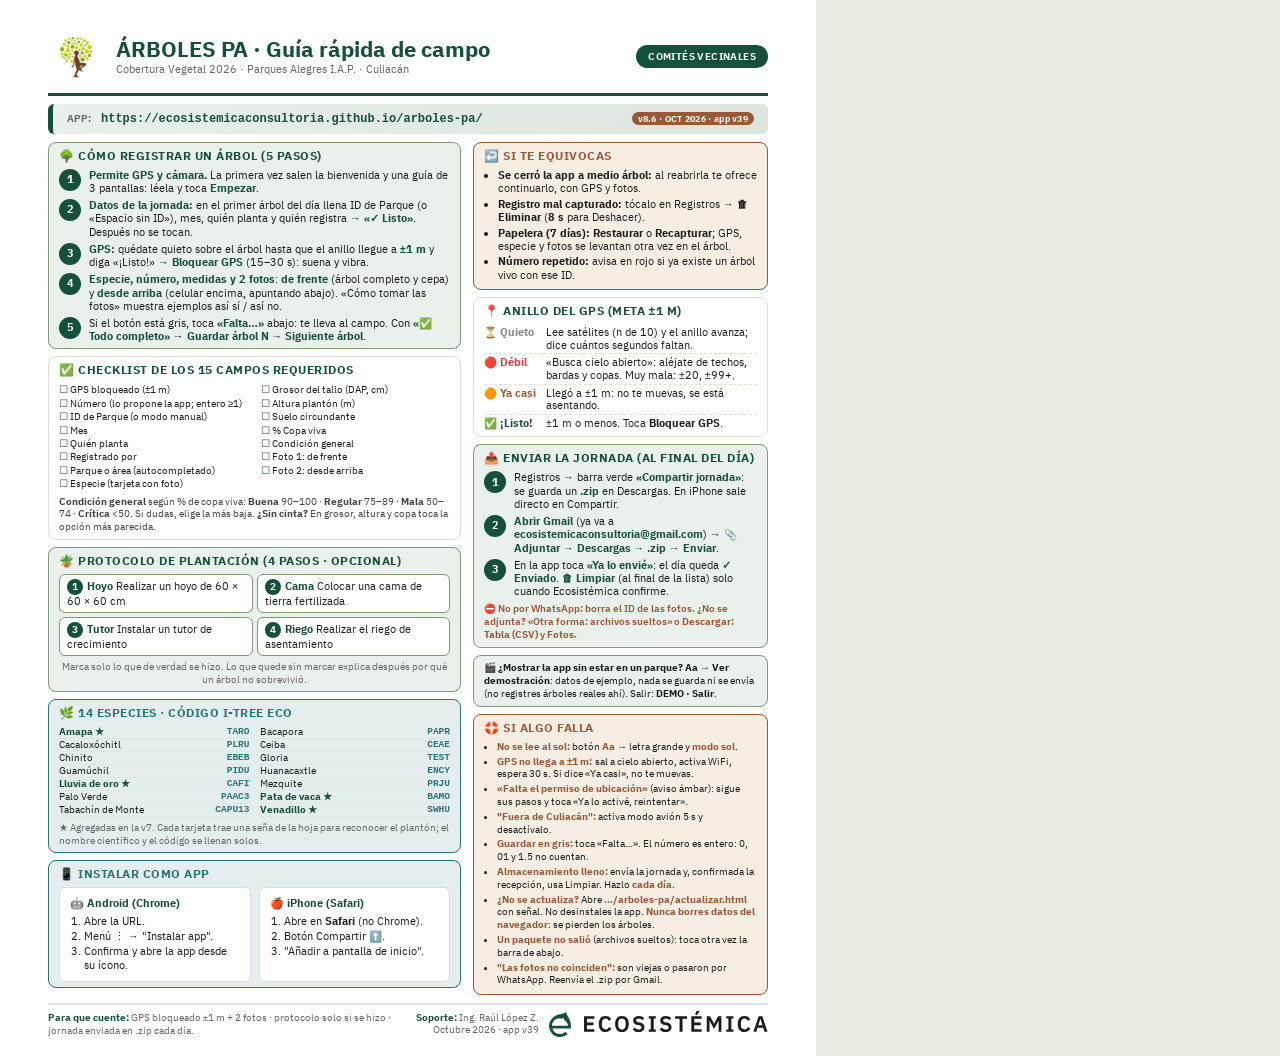
==== materiales/Guia_rapida_Arboles_PA.html @ 9d4a9f0e "Materiales de capacitación v8.8 Instructivo v8.8 (PDF), guía rápida de campo v8.6 y póster con códig" ====
<!DOCTYPE html>
<html lang="es">
<head>
<meta charset="UTF-8">
<title>Guía rápida — Árboles PA (v8.6)</title>
<style>
/* Tipografía de marca, incrustada para que imprima igual sin conexión */
@font-face{font-family:'IBM Plex Sans';font-style:normal;font-weight:400;font-display:swap;src:url([data-uri]) format('woff2')}
@font-face{font-family:'IBM Plex Sans';font-style:normal;font-weight:600;font-display:swap;src:url([data-uri]) format('woff2')}
@font-face{font-family:'IBM Plex Sans';font-style:normal;font-weight:700;font-display:swap;src:url([data-uri]) format('woff2')}

  @page { size: letter; margin: 0; }
  *,*::before,*::after { box-sizing: border-box; margin: 0; padding: 0; }
  body {
    font-family: 'IBM Plex Sans', -apple-system, 'Segoe UI', Arial, sans-serif;
    color: #191D1B;
    background: #EDEAE3;
    -webkit-print-color-adjust: exact;
    print-color-adjust: exact;
  }
  .page {
    width: 8.5in; height: 11in;
    padding: 0.3in 0.5in;
    background: #fff;
    page-break-after: auto;
    display: grid;
    grid-template-rows: auto auto 1fr auto;
    gap: 8px;
  }
  /* Header */
  .header {
    display: flex; align-items: center; gap: 12px;
    padding-bottom: 8px;
    border-bottom: 3px solid #14503A;
  }
  .header__logo { width: 56px; height: 56px; flex-shrink: 0; }
  .header__logo img { width: 100%; height: 100%; object-fit: contain; }
  .header__title { font-size: 22px; font-weight: 800; color: #14503A; line-height: 1; }
  .header__sub { font-size: 11px; color: #666; margin-top: 2px; }
  .header__chip {
    margin-left: auto;
    background: #14503A; color: #fff;
    padding: 5px 12px; border-radius: 999px;
    font-size: 10px; font-weight: 700; letter-spacing: 0.4px;
    text-transform: uppercase;
  }

  /* URL Banner */
  .url-banner {
    background: linear-gradient(135deg, #EAF0EC, #DCE5DD);
    border-left: 5px solid #14503A;
    padding: 8px 14px;
    border-radius: 6px;
    display: flex; align-items: center; gap: 10px;
  }
  .url-banner__label { font-size: 10px; color: #666; font-weight: 700; text-transform: uppercase; }
  .url-banner__url { font-family: ui-monospace, 'Courier New', monospace; font-size: 12px; color: #14503A; font-weight: 700; }

  /* Main grid */
  .grid {
    display: grid;
    grid-template-columns: 1.4fr 1fr;
    gap: 12px;
  }
  .col { display: flex; flex-direction: column; gap: 7px; }

  /* Box generic */
  .box {
    background: #fff;
    border: 1.5px solid #DFDCD4;
    border-radius: 8px;
    padding: 7px 10px;
  }
  .box--green { border-color: #7E9A76; background: #EAF0EC; }
  .box--blue  { border-color: #2A7377; background: #E4EEEE; }
  .box--orange{ border-color: #9A5836; background: #F6EEE3; }

  .box__title {
    font-size: 12px; font-weight: 800; color: #14503A;
    text-transform: uppercase; letter-spacing: 0.5px;
    margin-bottom: 6px; display: flex; align-items: center; gap: 6px;
  }
  .box--blue .box__title { color: #2A7377; }
  .box--orange .box__title { color: #9A5836; }

  /* Steps */
  .steps {
    display: flex; flex-direction: column; gap: 4px;
  }
  .step {
    display: grid;
    grid-template-columns: 22px 1fr;
    gap: 8px;
    font-size: 10.5px; line-height: 1.3;
  }
  .step__num {
    width: 22px; height: 22px;
    background: #14503A; color: #fff;
    border-radius: 50%;
    display: flex; align-items: center; justify-content: center;
    font-weight: 800; font-size: 11px;
    flex-shrink: 0;
  }
  .step__text strong { color: #14503A; }

  /* OS columns */
  .os-grid {
    display: grid;
    grid-template-columns: 1fr 1fr;
    gap: 8px;
  }
  .os-card {
    background: #fff;
    border: 1.5px solid #DFDCD4;
    border-radius: 6px;
    padding: 8px 10px;
  }
  .os-card__head {
    font-size: 11px; font-weight: 800; color: #14503A;
    margin-bottom: 4px;
    display: flex; align-items: center; gap: 4px;
  }
  .os-card ol { margin-left: 14px; font-size: 10.5px; line-height: 1.4; }

  /* Field checklist */
  .check-grid {
    display: grid;
    grid-template-columns: 1fr 1fr;
    gap: 0 12px;
    font-size: 10px;
    line-height: 1.34;
  }
  .check-grid div::before {
    content: "☐  ";
    color: #7E9A76;
    font-weight: 800;
  }

  /* GPS table */
  .gps-row {
    display: grid;
    grid-template-columns: 56px 1fr;
    gap: 6px;
    font-size: 10.5px;
    padding: 3px 0;
    border-bottom: 1px dashed #E3DFD6;
  }
  .gps-row:last-child { border: none; }
  .gps-row__sig { font-weight: 700; }
  .gps-row__sig.green  { color: #14503A; }
  .gps-row__sig.orange { color: #9A5836; }
  .gps-row__sig.gray   { color: #888; }

  /* Protocol */
  .proto {
    display: grid; grid-template-columns: 1fr 1fr; gap: 6px;
  }
  .proto-item {
    background: #fff;
    border: 1.5px solid #7E9A76;
    border-radius: 6px;
    padding: 6px 8px;
    font-size: 10.5px;
    text-align: center;
  }
  .proto-item strong { display: block; color: #14503A; font-size: 11px; margin-bottom: 2px; }

  /* Troubleshooting */
  .trouble li {
    font-size: 10px; line-height: 1.33;
    margin-left: 13px;
    margin-bottom: 2px;
  }
  .trouble li strong { color: #9A5836; }

  /* Footer */
  .footer {
    border-top: 2px solid #DCE5DD;
    padding-top: 6px;
    display: flex; justify-content: space-between; align-items: center;
    font-size: 9.5px; color: #666;
  }
  .footer strong { color: #14503A; }
  /* Marca de quien elabora: lockup corto, el que el manual indica para pie de página */
  .footer__marca { display: flex; align-items: center; gap: 10px; flex-shrink: 0; }
  .footer__marca img { height: 26px; width: auto; display: block; }
  .footer__firma { text-align: right; line-height: 1.3; white-space: nowrap; }
  .spp { display: grid; grid-template-columns: 1fr 1fr; gap: 0 10px; font-size: 9.5px; line-height: 1.32; }
  .spp div { display: flex; justify-content: space-between; gap: 6px; border-bottom: 1px dotted #DFDCD4; }
  .spp code { font-family: ui-monospace, 'Courier New', monospace; font-weight: 700; color: #2A7377; font-size: 9.5px; }
  .spp .new { color: #14503A; font-weight: 700; }
  .proto-item .n { display: inline-flex; width: 16px; height: 16px; border-radius: 50%; background: #14503A; color: #fff; font-size: 9.5px; font-weight: 800; align-items: center; justify-content: center; margin-right: 4px; }
  .tips li { font-size: 10.5px; line-height: 1.4; margin-left: 14px; margin-bottom: 3px; }
  .check-grid { grid-template-rows: repeat(8, auto); grid-auto-flow: column; }
  .badge-new { background: #9A5836; color: #fff; font-size: 8.5px; font-weight: 800; padding: 1px 6px; border-radius: 999px; letter-spacing: .3px; }
  @media print { body { background: #fff; } }

/* Ajuste fino de composición: IBM Plex Sans es algo más ancha que la pila anterior,
   así que se recupera el alto con interlineado y relleno, sin tocar el contenido. */
.box{padding-top:7px;padding-bottom:7px}
.step{line-height:1.26}
ul.lista li,.tips li,.trouble li{line-height:1.28;margin-bottom:2px}
table.hojas td{padding-top:2px;padding-bottom:2px;line-height:1.26}
.spp div{line-height:1.26}
.gps-row{line-height:1.2}
.gps-row{padding-top:2px!important;padding-bottom:2px!important}
.col{gap:5px}
.box{padding-top:5px;padding-bottom:5px}
.col{gap:7px}
.proto-item{line-height:1.26;padding:4px 7px;text-align:left}
.proto-item strong{display:inline;margin-right:3px}
.proto{gap:4px}
</style>
</head>
<body>
<div class="page">

  <!-- HEADER -->
  <div class="header">
    <div class="header__logo"><img src="[data-uri]" alt="Logo PA"></div>
    <div>
      <div class="header__title">ÁRBOLES PA · Guía rápida de campo</div>
      <div class="header__sub">Cobertura Vegetal 2026 · Parques Alegres I.A.P. · Culiacán</div>
    </div>
    <span class="header__chip">Comités vecinales</span>
  </div>

  <!-- URL -->
  <div class="url-banner">
    <span class="url-banner__label">App:</span>
    <span class="url-banner__url">https://ecosistemicaconsultoria.github.io/arboles-pa/</span>
    <span class="badge-new" style="margin-left:auto">v8.6 · OCT 2026 · app v39</span>
  </div>

  <!-- MAIN GRID -->
  <div class="grid">

    <!-- LEFT COLUMN -->
    <div class="col">

      <!-- Steps -->
      <div class="box box--green">
        <div class="box__title">🌳 Cómo registrar un árbol (5 pasos)</div>
        <div class="steps">
          <div class="step"><span class="step__num">1</span><div class="step__text"><strong>Permite GPS y cámara.</strong> La primera vez salen la bienvenida y una guía de 3 pantallas: léela y toca <strong>Empezar</strong>.</div></div>
          <div class="step"><span class="step__num">2</span><div class="step__text"><strong>Datos de la jornada:</strong> en el primer árbol del día llena ID de Parque (o «Espacio sin ID»), mes, quién planta y quién registra → <strong>«✓ Listo»</strong>. Después no se tocan.</div></div>
          <div class="step"><span class="step__num">3</span><div class="step__text"><strong>GPS:</strong> quédate quieto sobre el árbol hasta que el anillo llegue a <strong>±1 m</strong> y diga «¡Listo!» → <strong>Bloquear GPS</strong> (15–30 s): suena y vibra.</div></div>
          <div class="step"><span class="step__num">4</span><div class="step__text"><strong>Especie, número, medidas y 2 fotos</strong>: <strong>de frente</strong> (árbol completo y cepa) y <strong>desde arriba</strong> (celular encima, apuntando abajo). «Cómo tomar las fotos» muestra ejemplos así sí / así no.</div></div>
          <div class="step"><span class="step__num">5</span><div class="step__text">Si el botón está gris, toca <strong>«Falta…»</strong> abajo: te lleva al campo. Con <strong>«✅ Todo completo»</strong> → <strong>Guardar árbol N</strong> → <strong>Siguiente árbol</strong>.</div></div>
        </div>
      </div>

      <!-- 17 fields checklist -->
      <div class="box">
        <div class="box__title">✅ Checklist de los 15 campos requeridos</div>
        <div class="check-grid">
          <div>GPS bloqueado (±1 m)</div>
          <div>Número (lo propone la app; entero ≥1)</div>
          <div>ID de Parque (o modo manual)</div>
          <div>Mes</div>
          <div>Quién planta</div>
          <div>Registrado por</div>
          <div>Parque o área (autocompletado)</div>
          <div>Especie (tarjeta con foto)</div>
          <div>Grosor del tallo (DAP, cm)</div>
          <div>Altura plantón (m)</div>
          <div>Suelo circundante</div>
          <div>% Copa viva</div>
          <div>Condición general</div>
          <div>Foto 1: de frente</div>
          <div>Foto 2: desde arriba</div>
        </div>
        <div style="font-size:9.5px;color:#444;margin-top:5px;line-height:1.35"><strong>Condición general</strong> según % de copa viva: <strong>Buena</strong> 90–100 · <strong>Regular</strong> 75–89 · <strong>Mala</strong> 50–74 · <strong>Crítica</strong> &lt;50. Si dudas, elige la más baja. <strong>¿Sin cinta?</strong> En grosor, altura y copa toca la opción más parecida.</div>
      </div>

      <!-- Protocol -->
      <div class="box box--green">
        <div class="box__title">🪴 Protocolo de plantación (4 pasos · opcional)</div>
        <div class="proto">
          <div class="proto-item"><strong><span class="n">1</span>Hoyo</strong>Realizar un hoyo de 60 × 60 × 60 cm</div>
          <div class="proto-item"><strong><span class="n">2</span>Cama</strong>Colocar una cama de tierra fertilizada</div>
          <div class="proto-item"><strong><span class="n">3</span>Tutor</strong>Instalar un tutor de crecimiento</div>
          <div class="proto-item"><strong><span class="n">4</span>Riego</strong>Realizar el riego de asentamiento</div>
        </div>
        <div style="font-size:9.5px;color:#666;margin-top:4px;text-align:center">Marca solo lo que de verdad se hizo. Lo que quede sin marcar explica después por qué un árbol no sobrevivió.</div>
      </div>

      <!-- Species -->
      <div class="box box--blue">
        <div class="box__title">🌿 14 especies · código i-Tree Eco</div>
        <div class="spp">
          <div><span class="new">Amapa ★</span><code>TARO</code></div>
          <div><span>Bacapora</span><code>PAPR</code></div>
          <div><span>Cacaloxóchitl</span><code>PLRU</code></div>
          <div><span>Ceiba</span><code>CEAE</code></div>
          <div><span>Chinito</span><code>EBEB</code></div>
          <div><span>Gloria</span><code>TEST</code></div>
          <div><span>Guamúchil</span><code>PIDU</code></div>
          <div><span>Huanacaxtle</span><code>ENCY</code></div>
          <div><span class="new">Lluvia de oro ★</span><code>CAFI</code></div>
          <div><span>Mezquite</span><code>PRJU</code></div>
          <div><span>Palo Verde</span><code>PAAC3</code></div>
          <div><span class="new">Pata de vaca ★</span><code>BAMO</code></div>
          <div><span>Tabachín de Monte</span><code>CAPU13</code></div>
          <div><span class="new">Venadillo ★</span><code>SWHU</code></div>
        </div>
        <div style="font-size:9.5px;color:#666;margin-top:4px">★ Agregadas en la v7. Cada tarjeta trae una seña de la hoja para reconocer el plantón; el nombre científico y el código se llenan solos.</div>
      </div>

      <!-- Install per OS -->
      <div class="box box--blue">
        <div class="box__title">📱 Instalar como app</div>
        <div class="os-grid">
          <div class="os-card">
            <div class="os-card__head">🤖 Android (Chrome)</div>
            <ol>
              <li>Abre la URL.</li>
              <li>Menú ⋮ → "Instalar app".</li>
              <li>Confirma y abre la app desde su ícono.</li>
            </ol>
          </div>
          <div class="os-card">
            <div class="os-card__head">🍎 iPhone (Safari)</div>
            <ol>
              <li>Abre en <strong>Safari</strong> (no Chrome).</li>
              <li>Botón Compartir ⬆️.</li>
              <li>"Añadir a pantalla de inicio".</li>
            </ol>
          </div>
        </div>
      </div>

    </div>

    <!-- RIGHT COLUMN -->
    <div class="col">

      <!-- Recuperación de errores -->
      <div class="box box--orange">
        <div class="box__title">↩️ Si te equivocas</div>
        <ul class="tips">
          <li><strong>Se cerró la app a medio árbol:</strong> al reabrirla te ofrece continuarlo, con GPS y fotos.</li>
          <li><strong>Registro mal capturado:</strong> tócalo en Registros → <strong>🗑 Eliminar</strong> (<strong>8 s</strong> para Deshacer).</li>
          <li><strong>Papelera (7 días):</strong> <strong>Restaurar</strong> o <strong>Recapturar</strong>; GPS, especie y fotos se levantan otra vez en el árbol.</li>
          <li><strong>Número repetido:</strong> avisa en rojo si ya existe un árbol vivo con ese ID.</li>
                  </ul>
      </div>

      <!-- GPS states -->
      <div class="box">
        <div class="box__title">📍 Anillo del GPS (meta ±1 m)</div>
        <div class="gps-row">
          <div class="gps-row__sig gray">⏳ Quieto</div>
          <div>Lee satélites (n de 10) y el anillo avanza; dice cuántos segundos faltan.</div>
        </div>
        <div class="gps-row">
          <div class="gps-row__sig orange" style="color:#E53935">🔴 Débil</div>
          <div>«Busca cielo abierto»: aléjate de techos, bardas y copas. Muy mala: ±20, ±99+.</div>
        </div>
        <div class="gps-row">
          <div class="gps-row__sig orange">🟠 Ya casi</div>
          <div>Llegó a ±1 m: no te muevas, se está asentando.</div>
        </div>
        <div class="gps-row">
          <div class="gps-row__sig green">✅ ¡Listo!</div>
          <div>±1 m o menos. Toca <strong>Bloquear GPS</strong>.</div>
        </div>
      </div>

      <!-- Final del día -->
      <div class="box box--green">
        <div class="box__title">📤 Enviar la jornada (al final del día)</div>
        <div class="steps">
          <div class="step"><span class="step__num">1</span><div class="step__text">Registros → barra verde <strong>«Compartir jornada»</strong>: se guarda un <strong>.zip</strong> en Descargas. En iPhone sale directo en Compartir.</div></div>
          <div class="step"><span class="step__num">2</span><div class="step__text"><strong>Abrir Gmail</strong> (ya va a <strong>ecosistemicaconsultoria@gmail.com</strong>) → <strong>📎 Adjuntar → Descargas → .zip → Enviar</strong>.</div></div>
          <div class="step"><span class="step__num">3</span><div class="step__text">En la app toca <strong>«Ya lo envié»</strong>: el día queda <strong>✓ Enviado</strong>. <strong>🗑 Limpiar</strong> (al final de la lista) solo cuando Ecosistémica confirme.</div></div>
        </div>
        <div style="font-size:9.5px;color:#9A5836;margin-top:5px;font-weight:600;line-height:1.35">⛔ No por WhatsApp: borra el ID de las fotos. ¿No se adjunta? «Otra forma: archivos sueltos» o <strong>Descargar: Tabla (CSV)</strong> y <strong>Fotos</strong>.</div>
      </div>

      <!-- Demostración -->
      <div class="box box--green" style="font-size:10px;line-height:1.33">🎬 <strong>¿Mostrar la app sin estar en un parque?</strong> <strong>Aa → Ver demostración</strong>: datos de ejemplo, nada se guarda ni se envía (no registres árboles reales ahí). Salir: <strong>DEMO · Salir</strong>.</div>

      <!-- Troubleshooting -->
      <div class="box box--orange">
        <div class="box__title">🛟 Si algo falla</div>
        <ul class="trouble">
          <li><strong>No se lee al sol:</strong> botón <strong>Aa</strong> → letra grande y <strong>modo sol</strong>.</li>
          <li><strong>GPS no llega a ±1 m:</strong> sal a cielo abierto, activa WiFi, espera 30 s. Si dice «Ya casi», no te muevas.</li>
          <li><strong>«Falta el permiso de ubicación»</strong> (aviso ámbar): sigue sus pasos y toca «Ya lo activé, reintentar».</li>
          <li><strong>"Fuera de Culiacán":</strong> activa modo avión 5 s y desactívalo.</li>
          <li><strong>Guardar en gris:</strong> toca «Falta…». El número es entero: 0, 01 y 1.5 no cuentan.</li>
          <li><strong>Almacenamiento lleno:</strong> envía la jornada y, confirmada la recepción, usa Limpiar. Hazlo <strong>cada día</strong>.</li>
          <li><strong>¿No se actualiza?</strong> Abre <strong>…/arboles-pa/actualizar.html</strong> con señal. No desinstales la app. <strong>Nunca borres datos del navegador</strong>: se pierden los árboles.</li>
          <li><strong>Un paquete no salió</strong> (archivos sueltos): toca otra vez la barra de abajo.</li>
          <li><strong>"Las fotos no coinciden":</strong> son viejas o pasaron por WhatsApp. Reenvía el .zip por Gmail.</li>
        </ul>
      </div>

    </div>
  </div>

  <!-- FOOTER -->
  <div class="footer">
    <div><strong>Para que cuente:</strong> GPS bloqueado ±1 m + 2 fotos · protocolo solo si se hizo · jornada enviada en .zip cada día.</div>
    <div class="footer__marca">
      <div class="footer__firma"><strong>Soporte:</strong> Ing. Raúl López Z.<br>Octubre 2026 · app v39</div>
      <img src="[data-uri]" alt="Ecosistémica">
    </div>
  </div>

</div>
</body>
</html>
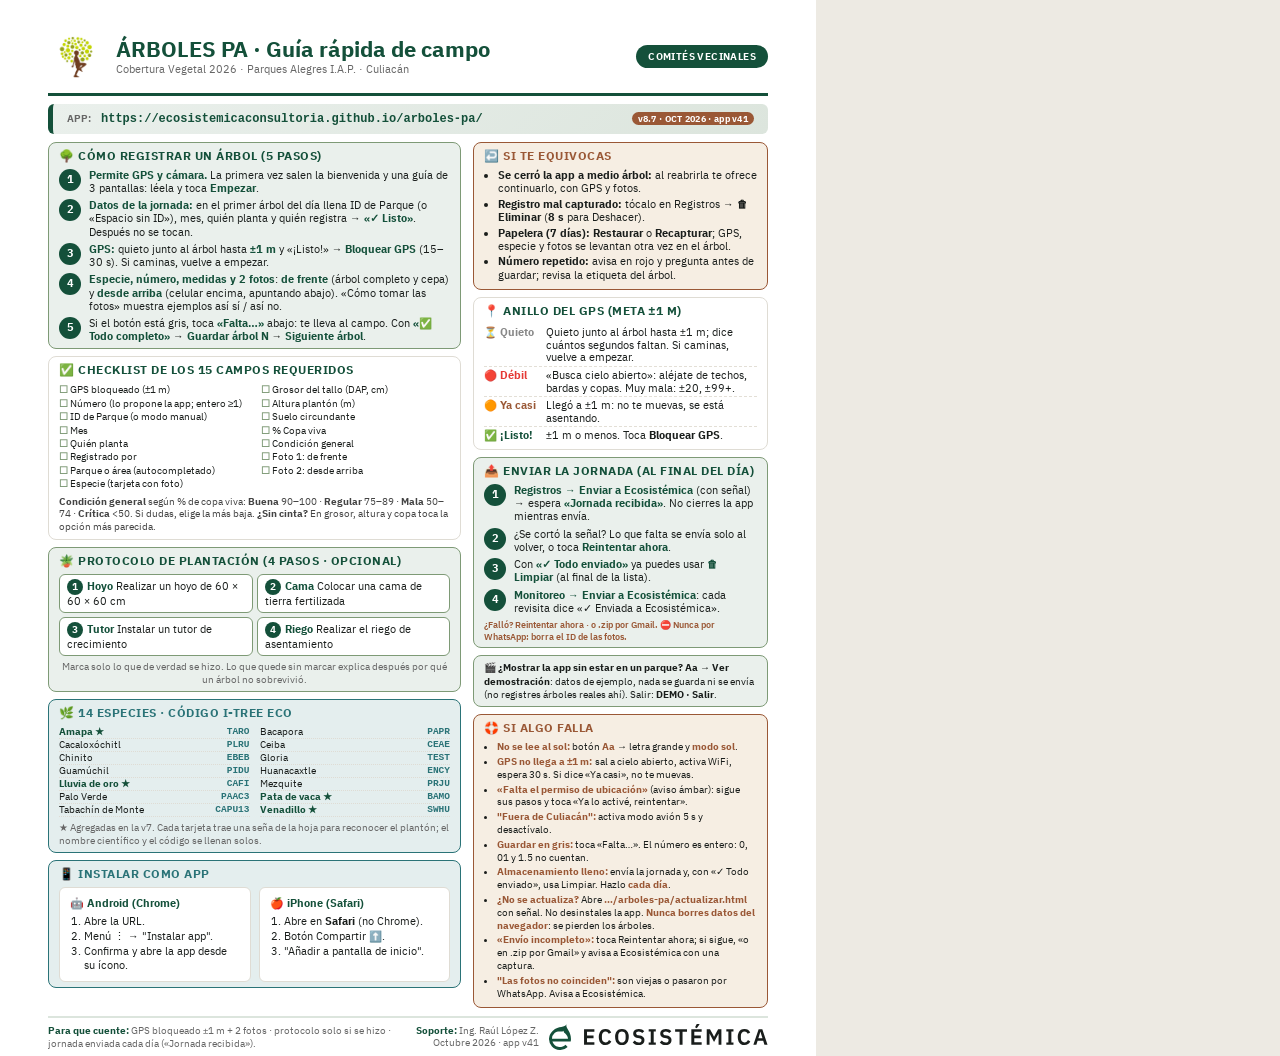
==== commit 6cdf644f: "Materiales de capacitación v8.9 · envío directo (app v41) Instructivo v8.9 y guía rápida v8.7: «Envi" ====
--- a/materiales/Guia_rapida_Arboles_PA.html
+++ b/materiales/Guia_rapida_Arboles_PA.html
@@ -2,7 +2,7 @@
 <html lang="es">
 <head>
 <meta charset="UTF-8">
-<title>Guía rápida — Árboles PA (v8.6)</title>
+<title>Guía rápida — Árboles PA (v8.7)</title>
 <style>
 /* Tipografía de marca, incrustada para que imprima igual sin conexión */
 @font-face{font-family:'IBM Plex Sans';font-style:normal;font-weight:400;font-display:swap;src:url([data-uri]) format('woff2')}
@@ -229,7 +229,7 @@
   <div class="url-banner">
     <span class="url-banner__label">App:</span>
     <span class="url-banner__url">https://ecosistemicaconsultoria.github.io/arboles-pa/</span>
-    <span class="badge-new" style="margin-left:auto">v8.6 · OCT 2026 · app v39</span>
+    <span class="badge-new" style="margin-left:auto">v8.7 · OCT 2026 · app v41</span>
   </div>
 
   <!-- MAIN GRID -->
@@ -244,7 +244,7 @@
         <div class="steps">
           <div class="step"><span class="step__num">1</span><div class="step__text"><strong>Permite GPS y cámara.</strong> La primera vez salen la bienvenida y una guía de 3 pantallas: léela y toca <strong>Empezar</strong>.</div></div>
           <div class="step"><span class="step__num">2</span><div class="step__text"><strong>Datos de la jornada:</strong> en el primer árbol del día llena ID de Parque (o «Espacio sin ID»), mes, quién planta y quién registra → <strong>«✓ Listo»</strong>. Después no se tocan.</div></div>
-          <div class="step"><span class="step__num">3</span><div class="step__text"><strong>GPS:</strong> quédate quieto sobre el árbol hasta que el anillo llegue a <strong>±1 m</strong> y diga «¡Listo!» → <strong>Bloquear GPS</strong> (15–30 s): suena y vibra.</div></div>
+          <div class="step"><span class="step__num">3</span><div class="step__text"><strong>GPS:</strong> quieto junto al árbol hasta <strong>±1 m</strong> y «¡Listo!» → <strong>Bloquear GPS</strong> (15–30 s). Si caminas, vuelve a empezar.</div></div>
           <div class="step"><span class="step__num">4</span><div class="step__text"><strong>Especie, número, medidas y 2 fotos</strong>: <strong>de frente</strong> (árbol completo y cepa) y <strong>desde arriba</strong> (celular encima, apuntando abajo). «Cómo tomar las fotos» muestra ejemplos así sí / así no.</div></div>
           <div class="step"><span class="step__num">5</span><div class="step__text">Si el botón está gris, toca <strong>«Falta…»</strong> abajo: te lleva al campo. Con <strong>«✅ Todo completo»</strong> → <strong>Guardar árbol N</strong> → <strong>Siguiente árbol</strong>.</div></div>
         </div>
@@ -342,7 +342,7 @@
           <li><strong>Se cerró la app a medio árbol:</strong> al reabrirla te ofrece continuarlo, con GPS y fotos.</li>
           <li><strong>Registro mal capturado:</strong> tócalo en Registros → <strong>🗑 Eliminar</strong> (<strong>8 s</strong> para Deshacer).</li>
           <li><strong>Papelera (7 días):</strong> <strong>Restaurar</strong> o <strong>Recapturar</strong>; GPS, especie y fotos se levantan otra vez en el árbol.</li>
-          <li><strong>Número repetido:</strong> avisa en rojo si ya existe un árbol vivo con ese ID.</li>
+          <li><strong>Número repetido:</strong> avisa en rojo y pregunta antes de guardar; revisa la etiqueta del árbol.</li>
                   </ul>
       </div>
 
@@ -351,7 +351,7 @@
         <div class="box__title">📍 Anillo del GPS (meta ±1 m)</div>
         <div class="gps-row">
           <div class="gps-row__sig gray">⏳ Quieto</div>
-          <div>Lee satélites (n de 10) y el anillo avanza; dice cuántos segundos faltan.</div>
+          <div>Quieto junto al árbol hasta ±1 m; dice cuántos segundos faltan. Si caminas, vuelve a empezar.</div>
         </div>
         <div class="gps-row">
           <div class="gps-row__sig orange" style="color:#E53935">🔴 Débil</div>
@@ -371,11 +371,12 @@
       <div class="box box--green">
         <div class="box__title">📤 Enviar la jornada (al final del día)</div>
         <div class="steps">
-          <div class="step"><span class="step__num">1</span><div class="step__text">Registros → barra verde <strong>«Compartir jornada»</strong>: se guarda un <strong>.zip</strong> en Descargas. En iPhone sale directo en Compartir.</div></div>
-          <div class="step"><span class="step__num">2</span><div class="step__text"><strong>Abrir Gmail</strong> (ya va a <strong>ecosistemicaconsultoria@gmail.com</strong>) → <strong>📎 Adjuntar → Descargas → .zip → Enviar</strong>.</div></div>
-          <div class="step"><span class="step__num">3</span><div class="step__text">En la app toca <strong>«Ya lo envié»</strong>: el día queda <strong>✓ Enviado</strong>. <strong>🗑 Limpiar</strong> (al final de la lista) solo cuando Ecosistémica confirme.</div></div>
-        </div>
-        <div style="font-size:9.5px;color:#9A5836;margin-top:5px;font-weight:600;line-height:1.35">⛔ No por WhatsApp: borra el ID de las fotos. ¿No se adjunta? «Otra forma: archivos sueltos» o <strong>Descargar: Tabla (CSV)</strong> y <strong>Fotos</strong>.</div>
+          <div class="step"><span class="step__num">1</span><div class="step__text"><strong>Registros → Enviar a Ecosistémica</strong> (con señal) → espera <strong>«Jornada recibida»</strong>. No cierres la app mientras envía.</div></div>
+          <div class="step"><span class="step__num">2</span><div class="step__text">¿Se cortó la señal? Lo que falta se envía solo al volver, o toca <strong>Reintentar ahora</strong>.</div></div>
+          <div class="step"><span class="step__num">3</span><div class="step__text">Con <strong>«✓ Todo enviado»</strong> ya puedes usar <strong>🗑 Limpiar</strong> (al final de la lista).</div></div>
+          <div class="step"><span class="step__num">4</span><div class="step__text"><strong>Monitoreo → Enviar a Ecosistémica</strong>: cada revisita dice «✓ Enviada a Ecosistémica».</div></div>
+        </div>
+        <div style="font-size:9px;color:#9A5836;margin-top:4px;font-weight:600;line-height:1.3">¿Falló? Reintentar ahora · o .zip por Gmail. ⛔ Nunca por WhatsApp: borra el ID de las fotos.</div>
       </div>
 
       <!-- Demostración -->
@@ -390,10 +391,10 @@
           <li><strong>«Falta el permiso de ubicación»</strong> (aviso ámbar): sigue sus pasos y toca «Ya lo activé, reintentar».</li>
           <li><strong>"Fuera de Culiacán":</strong> activa modo avión 5 s y desactívalo.</li>
           <li><strong>Guardar en gris:</strong> toca «Falta…». El número es entero: 0, 01 y 1.5 no cuentan.</li>
-          <li><strong>Almacenamiento lleno:</strong> envía la jornada y, confirmada la recepción, usa Limpiar. Hazlo <strong>cada día</strong>.</li>
+          <li><strong>Almacenamiento lleno:</strong> envía la jornada y, con «✓ Todo enviado», usa Limpiar. Hazlo <strong>cada día</strong>.</li>
           <li><strong>¿No se actualiza?</strong> Abre <strong>…/arboles-pa/actualizar.html</strong> con señal. No desinstales la app. <strong>Nunca borres datos del navegador</strong>: se pierden los árboles.</li>
-          <li><strong>Un paquete no salió</strong> (archivos sueltos): toca otra vez la barra de abajo.</li>
-          <li><strong>"Las fotos no coinciden":</strong> son viejas o pasaron por WhatsApp. Reenvía el .zip por Gmail.</li>
+          <li><strong>«Envío incompleto»:</strong> toca Reintentar ahora; si sigue, «o en .zip por Gmail» y avisa a Ecosistémica con una captura.</li>
+          <li><strong>"Las fotos no coinciden":</strong> son viejas o pasaron por WhatsApp. Avisa a Ecosistémica.</li>
         </ul>
       </div>
 
@@ -402,9 +403,9 @@
 
   <!-- FOOTER -->
   <div class="footer">
-    <div><strong>Para que cuente:</strong> GPS bloqueado ±1 m + 2 fotos · protocolo solo si se hizo · jornada enviada en .zip cada día.</div>
+    <div><strong>Para que cuente:</strong> GPS bloqueado ±1 m + 2 fotos · protocolo solo si se hizo · jornada enviada cada día («Jornada recibida»).</div>
     <div class="footer__marca">
-      <div class="footer__firma"><strong>Soporte:</strong> Ing. Raúl López Z.<br>Octubre 2026 · app v39</div>
+      <div class="footer__firma"><strong>Soporte:</strong> Ing. Raúl López Z.<br>Octubre 2026 · app v41</div>
       <img src="[data-uri]" alt="Ecosistémica">
     </div>
   </div>
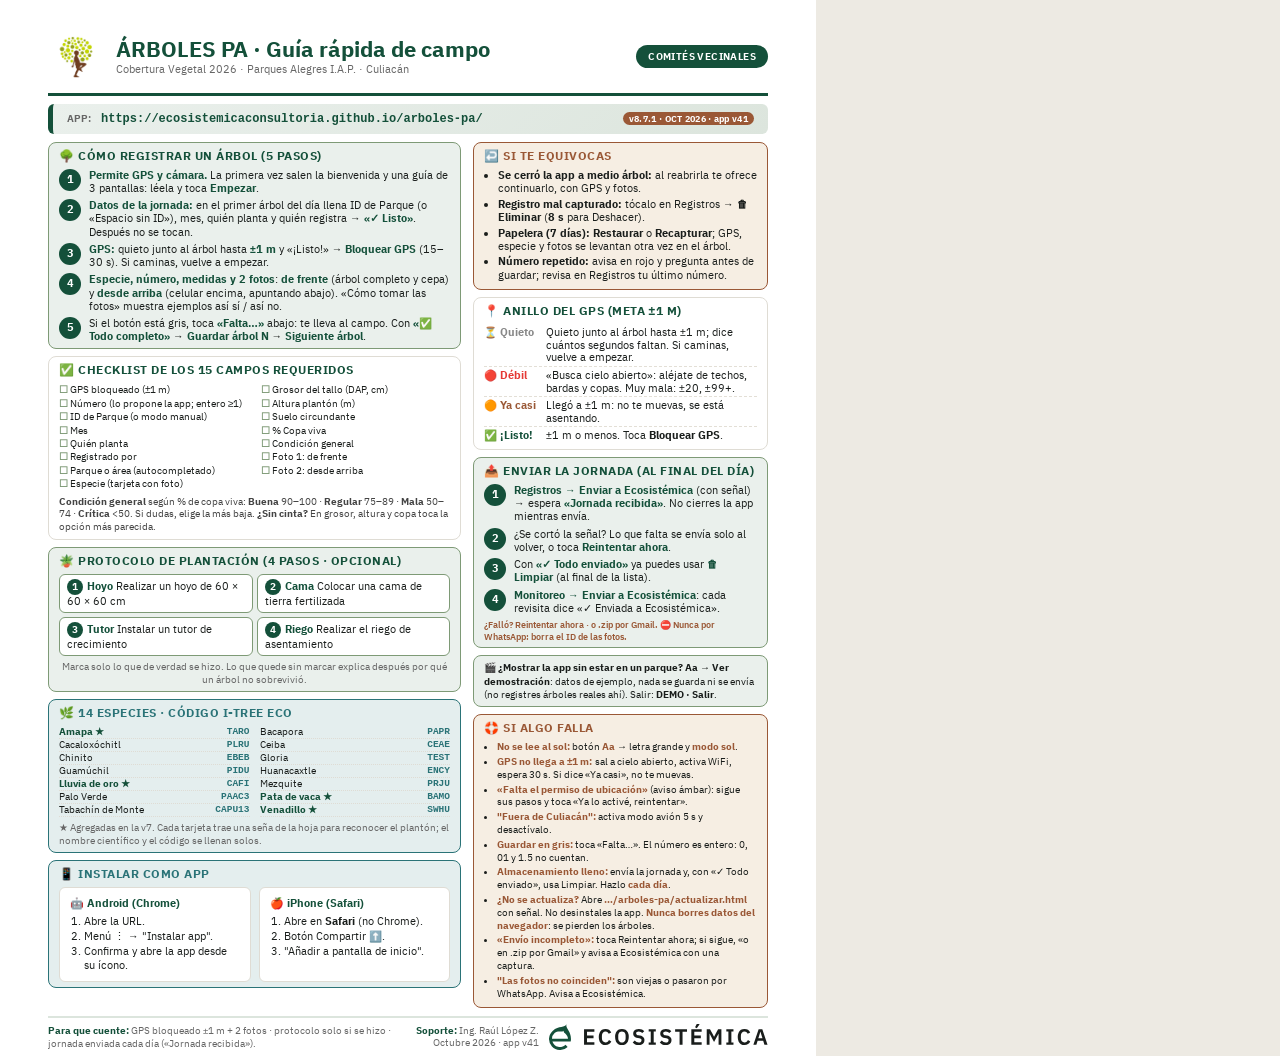
==== commit 13dc722c: "Materiales v8.9.1 · Número de árbol en Registros" ====
--- a/materiales/Guia_rapida_Arboles_PA.html
+++ b/materiales/Guia_rapida_Arboles_PA.html
@@ -2,7 +2,7 @@
 <html lang="es">
 <head>
 <meta charset="UTF-8">
-<title>Guía rápida — Árboles PA (v8.7)</title>
+<title>Guía rápida — Árboles PA (v8.7.1)</title>
 <style>
 /* Tipografía de marca, incrustada para que imprima igual sin conexión */
 @font-face{font-family:'IBM Plex Sans';font-style:normal;font-weight:400;font-display:swap;src:url([data-uri]) format('woff2')}
@@ -229,7 +229,7 @@
   <div class="url-banner">
     <span class="url-banner__label">App:</span>
     <span class="url-banner__url">https://ecosistemicaconsultoria.github.io/arboles-pa/</span>
-    <span class="badge-new" style="margin-left:auto">v8.7 · OCT 2026 · app v41</span>
+    <span class="badge-new" style="margin-left:auto">v8.7.1 · OCT 2026 · app v41</span>
   </div>
 
   <!-- MAIN GRID -->
@@ -342,7 +342,7 @@
           <li><strong>Se cerró la app a medio árbol:</strong> al reabrirla te ofrece continuarlo, con GPS y fotos.</li>
           <li><strong>Registro mal capturado:</strong> tócalo en Registros → <strong>🗑 Eliminar</strong> (<strong>8 s</strong> para Deshacer).</li>
           <li><strong>Papelera (7 días):</strong> <strong>Restaurar</strong> o <strong>Recapturar</strong>; GPS, especie y fotos se levantan otra vez en el árbol.</li>
-          <li><strong>Número repetido:</strong> avisa en rojo y pregunta antes de guardar; revisa la etiqueta del árbol.</li>
+          <li><strong>Número repetido:</strong> avisa en rojo y pregunta antes de guardar; revisa en Registros tu último número.</li>
                   </ul>
       </div>
 
